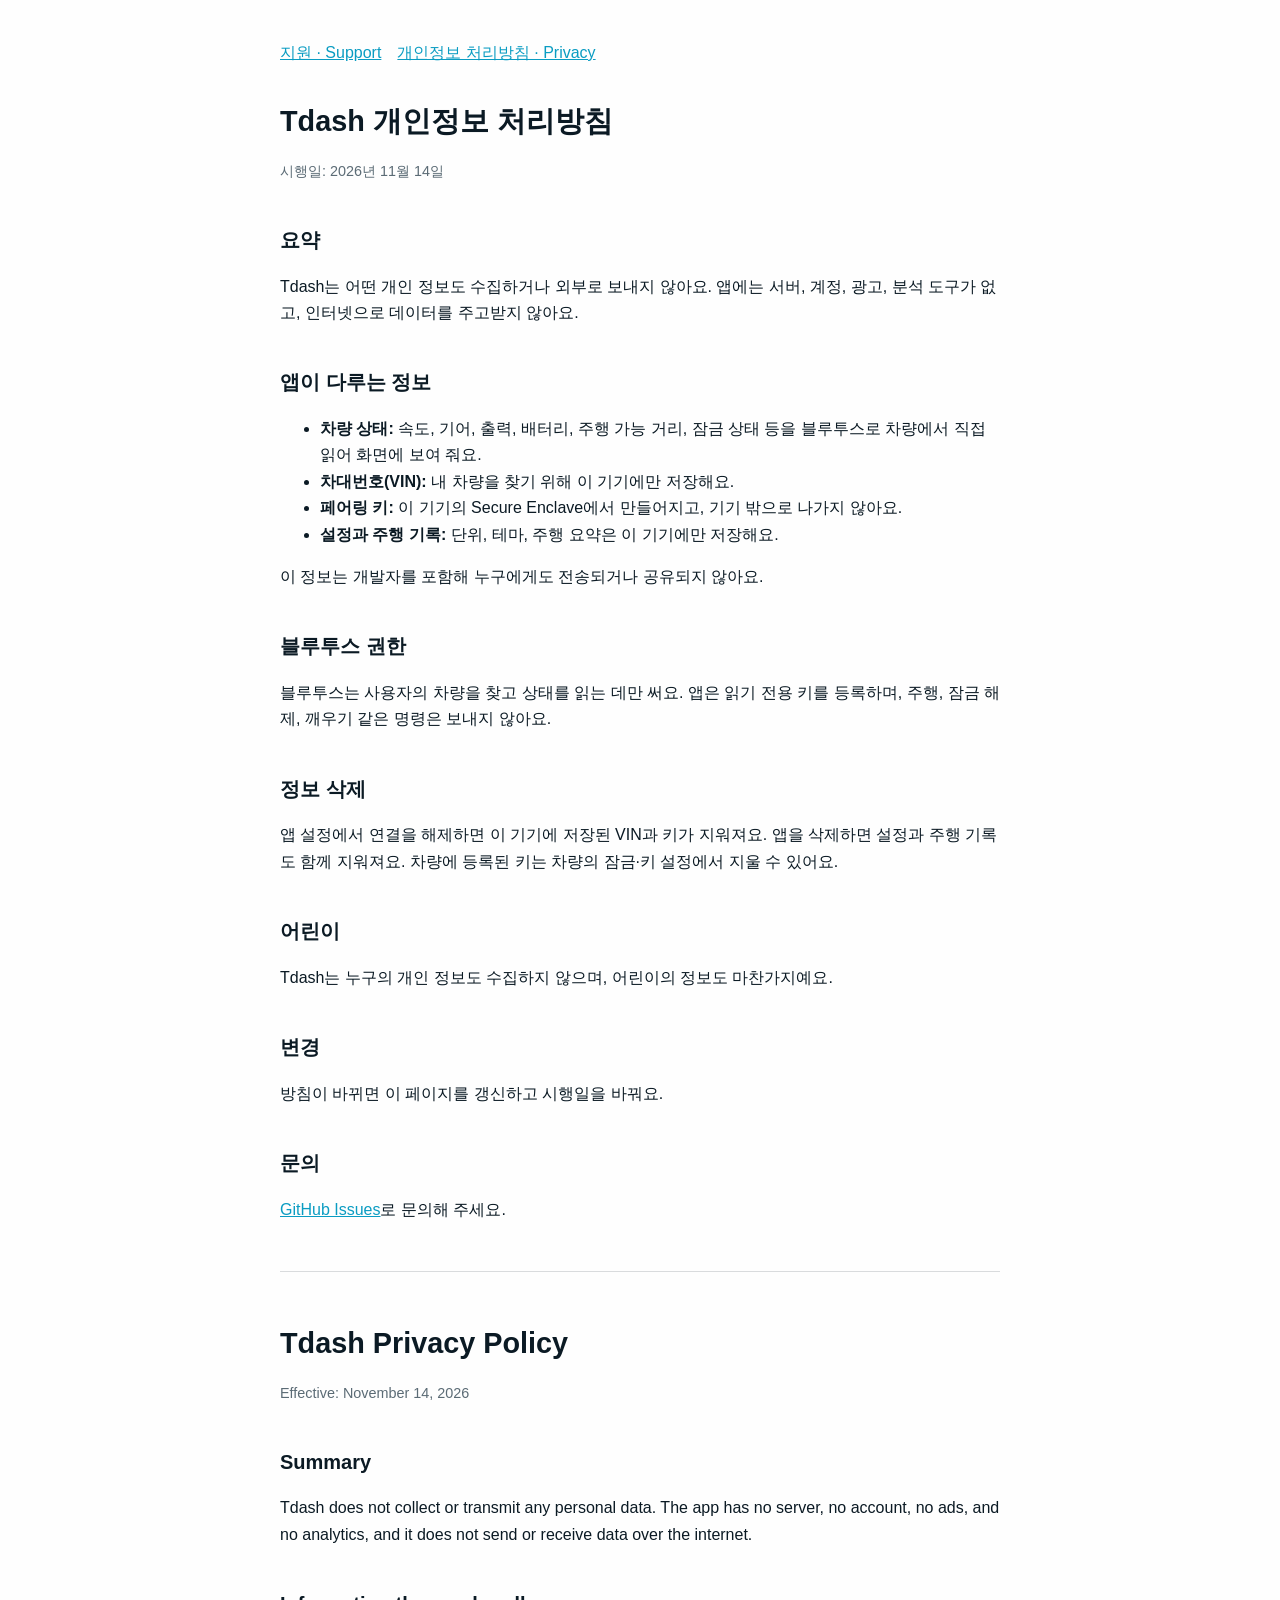
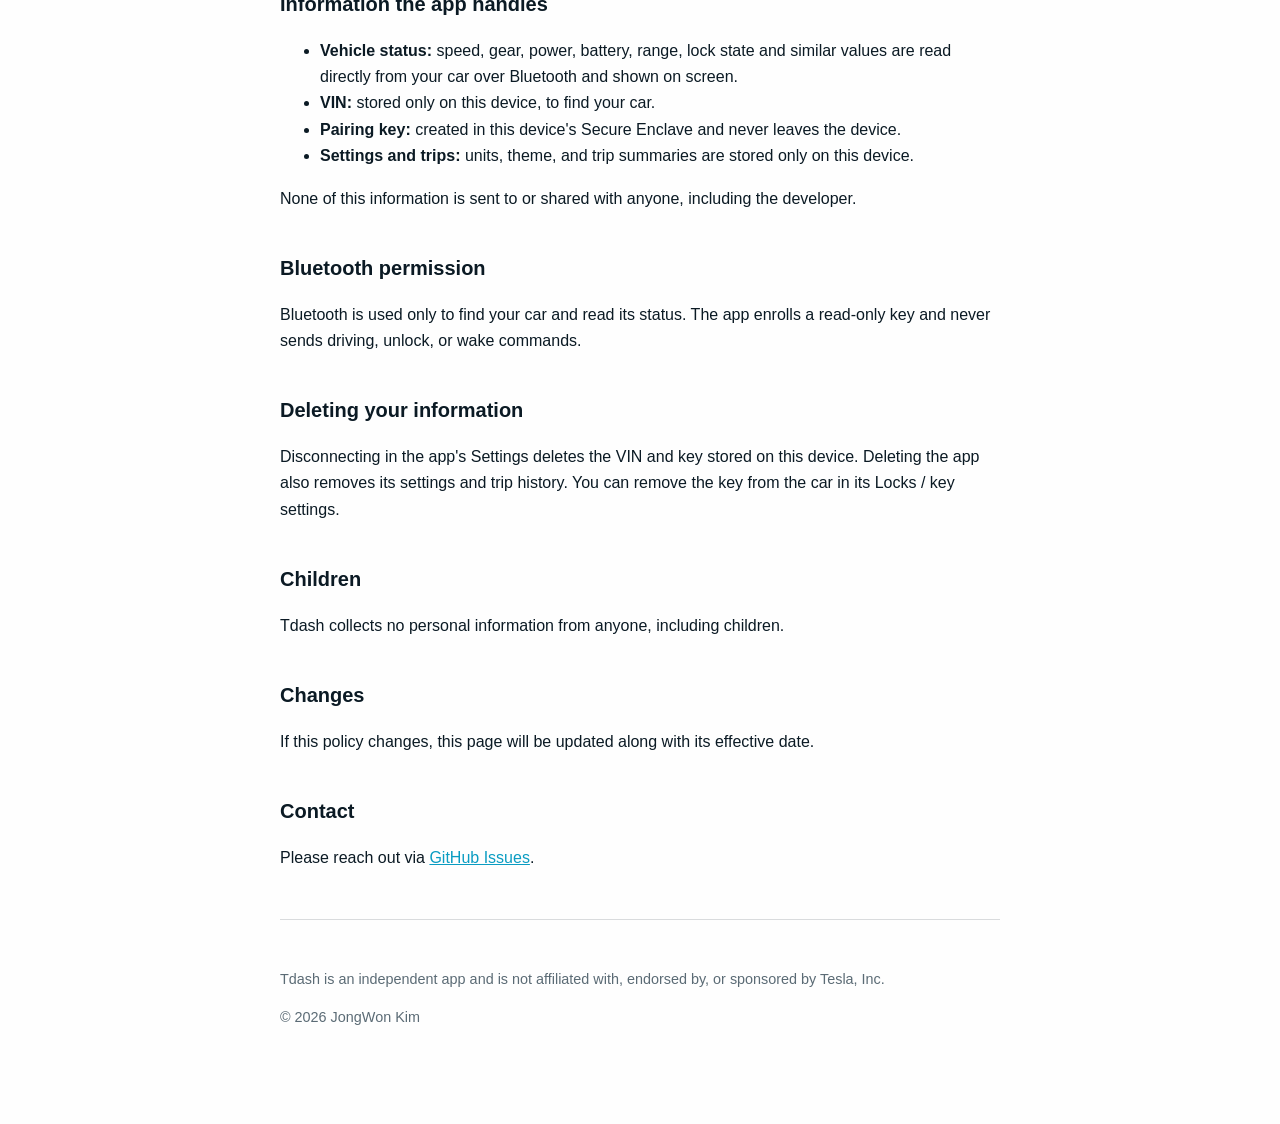
==== privacy.html @ e06d650a "Add Tdash privacy policy and support pages" ====
<!doctype html>
<html lang="ko">
<head>
<meta charset="utf-8">
<meta name="viewport" content="width=device-width,initial-scale=1">
<title>Tdash 개인정보 처리방침 · Privacy Policy</title>
<link rel="stylesheet" href="style.css">
</head>
<body><main>
<nav><a href="./">지원 · Support</a><a href="privacy.html">개인정보 처리방침 · Privacy</a></nav>

<h1>Tdash 개인정보 처리방침</h1>
<p class="muted">시행일: 2026년 11월 14일</p>

<h2>요약</h2>
<p>Tdash는 어떤 개인 정보도 수집하거나 외부로 보내지 않아요. 앱에는 서버, 계정, 광고, 분석 도구가 없고, 인터넷으로 데이터를 주고받지 않아요.</p>

<h2>앱이 다루는 정보</h2>
<ul>
<li><strong>차량 상태:</strong> 속도, 기어, 출력, 배터리, 주행 가능 거리, 잠금 상태 등을 블루투스로 차량에서 직접 읽어 화면에 보여 줘요.</li>
<li><strong>차대번호(VIN):</strong> 내 차량을 찾기 위해 이 기기에만 저장해요.</li>
<li><strong>페어링 키:</strong> 이 기기의 Secure Enclave에서 만들어지고, 기기 밖으로 나가지 않아요.</li>
<li><strong>설정과 주행 기록:</strong> 단위, 테마, 주행 요약은 이 기기에만 저장해요.</li>
</ul>
<p>이 정보는 개발자를 포함해 누구에게도 전송되거나 공유되지 않아요.</p>

<h2>블루투스 권한</h2>
<p>블루투스는 사용자의 차량을 찾고 상태를 읽는 데만 써요. 앱은 읽기 전용 키를 등록하며, 주행, 잠금 해제, 깨우기 같은 명령은 보내지 않아요.</p>

<h2>정보 삭제</h2>
<p>앱 설정에서 연결을 해제하면 이 기기에 저장된 VIN과 키가 지워져요. 앱을 삭제하면 설정과 주행 기록도 함께 지워져요. 차량에 등록된 키는 차량의 잠금·키 설정에서 지울 수 있어요.</p>

<h2>어린이</h2>
<p>Tdash는 누구의 개인 정보도 수집하지 않으며, 어린이의 정보도 마찬가지예요.</p>

<h2>변경</h2>
<p>방침이 바뀌면 이 페이지를 갱신하고 시행일을 바꿔요.</p>

<h2>문의</h2>
<p><a href="https://github.com/Dobuzi/tdash-support/issues">GitHub Issues</a>로 문의해 주세요.</p>

<hr>

<h1 lang="en">Tdash Privacy Policy</h1>
<p class="muted" lang="en">Effective: November 14, 2026</p>
<div lang="en">
<h2>Summary</h2>
<p>Tdash does not collect or transmit any personal data. The app has no server, no account, no ads, and no analytics, and it does not send or receive data over the internet.</p>
<h2>Information the app handles</h2>
<ul>
<li><strong>Vehicle status:</strong> speed, gear, power, battery, range, lock state and similar values are read directly from your car over Bluetooth and shown on screen.</li>
<li><strong>VIN:</strong> stored only on this device, to find your car.</li>
<li><strong>Pairing key:</strong> created in this device's Secure Enclave and never leaves the device.</li>
<li><strong>Settings and trips:</strong> units, theme, and trip summaries are stored only on this device.</li>
</ul>
<p>None of this information is sent to or shared with anyone, including the developer.</p>
<h2>Bluetooth permission</h2>
<p>Bluetooth is used only to find your car and read its status. The app enrolls a read-only key and never sends driving, unlock, or wake commands.</p>
<h2>Deleting your information</h2>
<p>Disconnecting in the app's Settings deletes the VIN and key stored on this device. Deleting the app also removes its settings and trip history. You can remove the key from the car in its Locks / key settings.</p>
<h2>Children</h2>
<p>Tdash collects no personal information from anyone, including children.</p>
<h2>Changes</h2>
<p>If this policy changes, this page will be updated along with its effective date.</p>
<h2>Contact</h2>
<p>Please reach out via <a href="https://github.com/Dobuzi/tdash-support/issues">GitHub Issues</a>.</p>
</div>

<hr>
<p class="muted">Tdash is an independent app and is not affiliated with, endorsed by, or sponsored by Tesla, Inc.</p>
<p class="muted">© 2026 JongWon Kim</p>
</main></body>
</html>
---- style.css ----
:root{color-scheme:light dark;--fg:#0b1a24;--bg:#fefefe;--muted:#5b6b75;--accent:#0a9cc2}
@media (prefers-color-scheme:dark){:root{--fg:#e6f1f5;--bg:#03080c;--muted:#9aaab3;--accent:#3fd0ee}}
body{margin:0;background:var(--bg);color:var(--fg);font:16px/1.65 -apple-system,BlinkMacSystemFont,"Apple SD Gothic Neo","Segoe UI",sans-serif}
main{max-width:720px;margin:0 auto;padding:40px 20px 80px}
h1{font-size:1.8em;margin:0 0 4px}h2{margin-top:2em;font-size:1.25em}
a{color:var(--accent)}.muted{color:var(--muted);font-size:.9em}
hr{border:0;border-top:1px solid color-mix(in srgb,var(--fg) 15%,transparent);margin:48px 0}
nav{margin-bottom:32px}nav a{margin-right:16px}
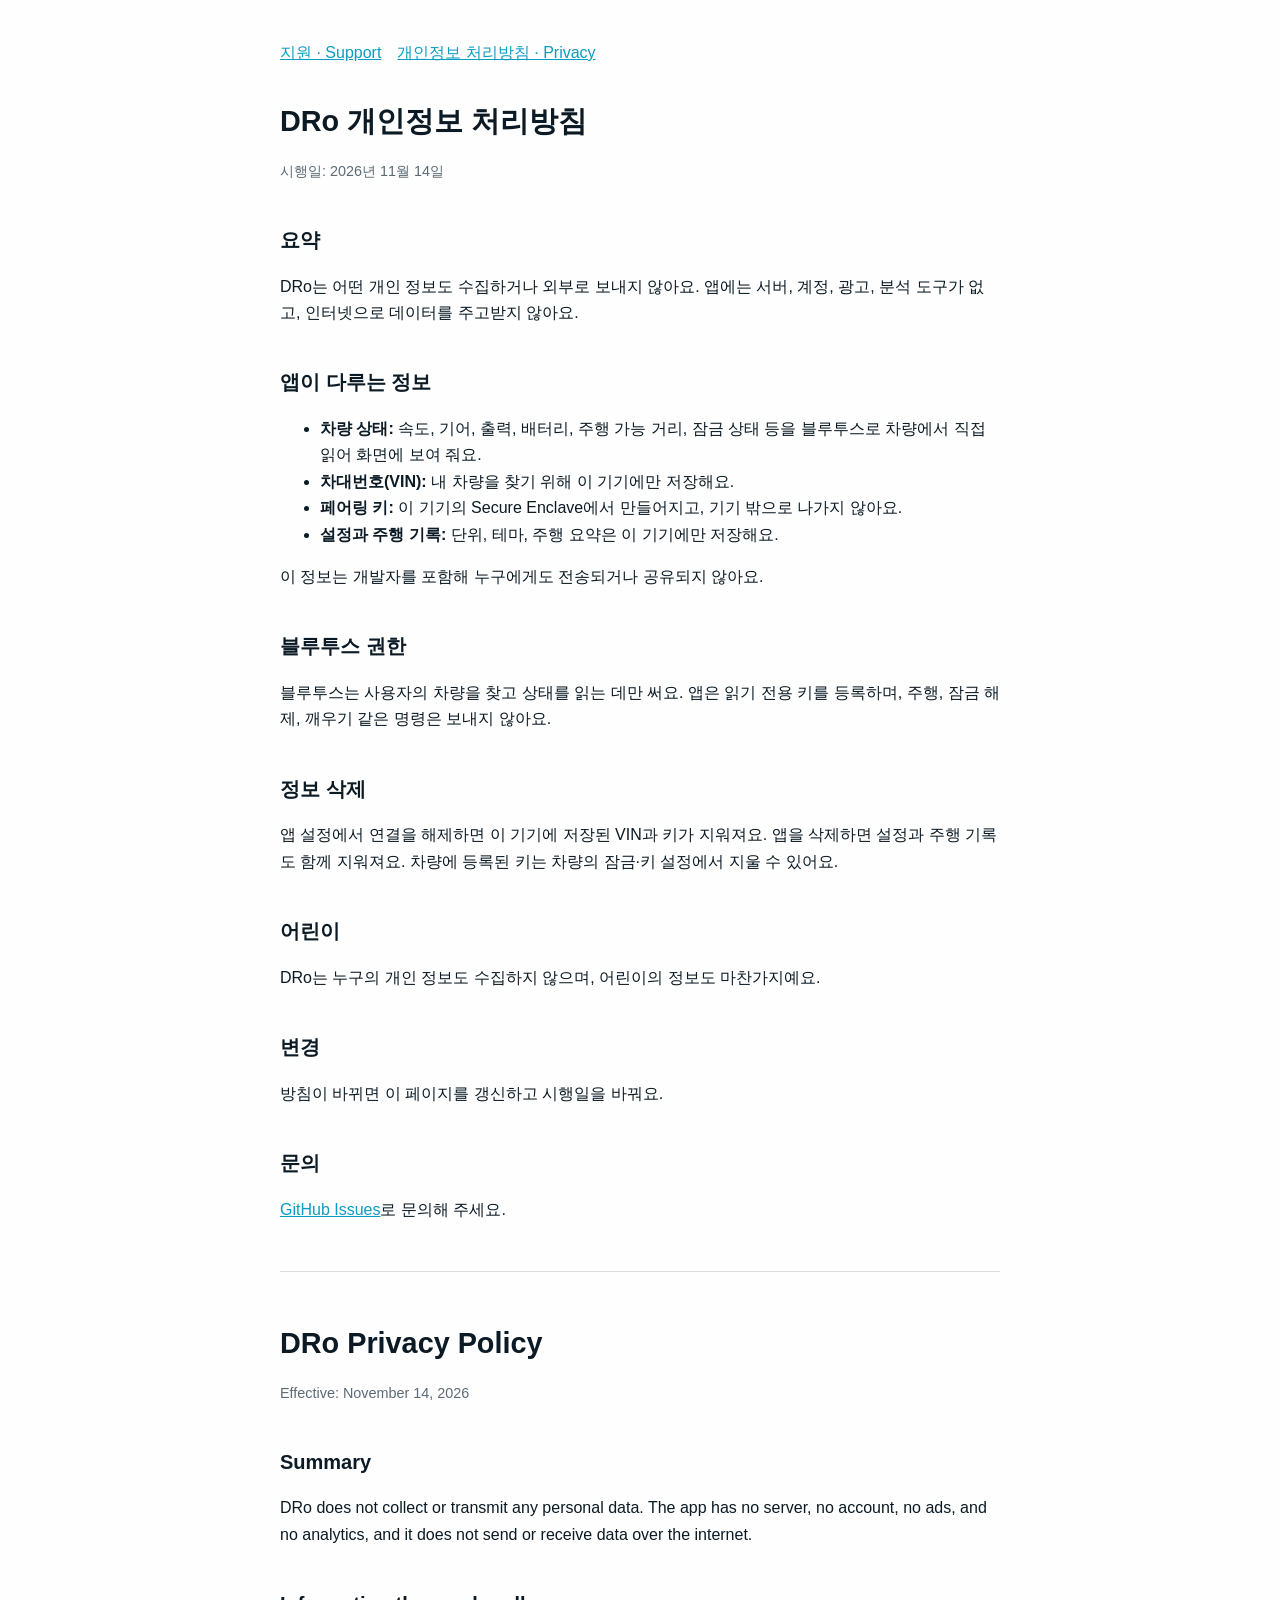
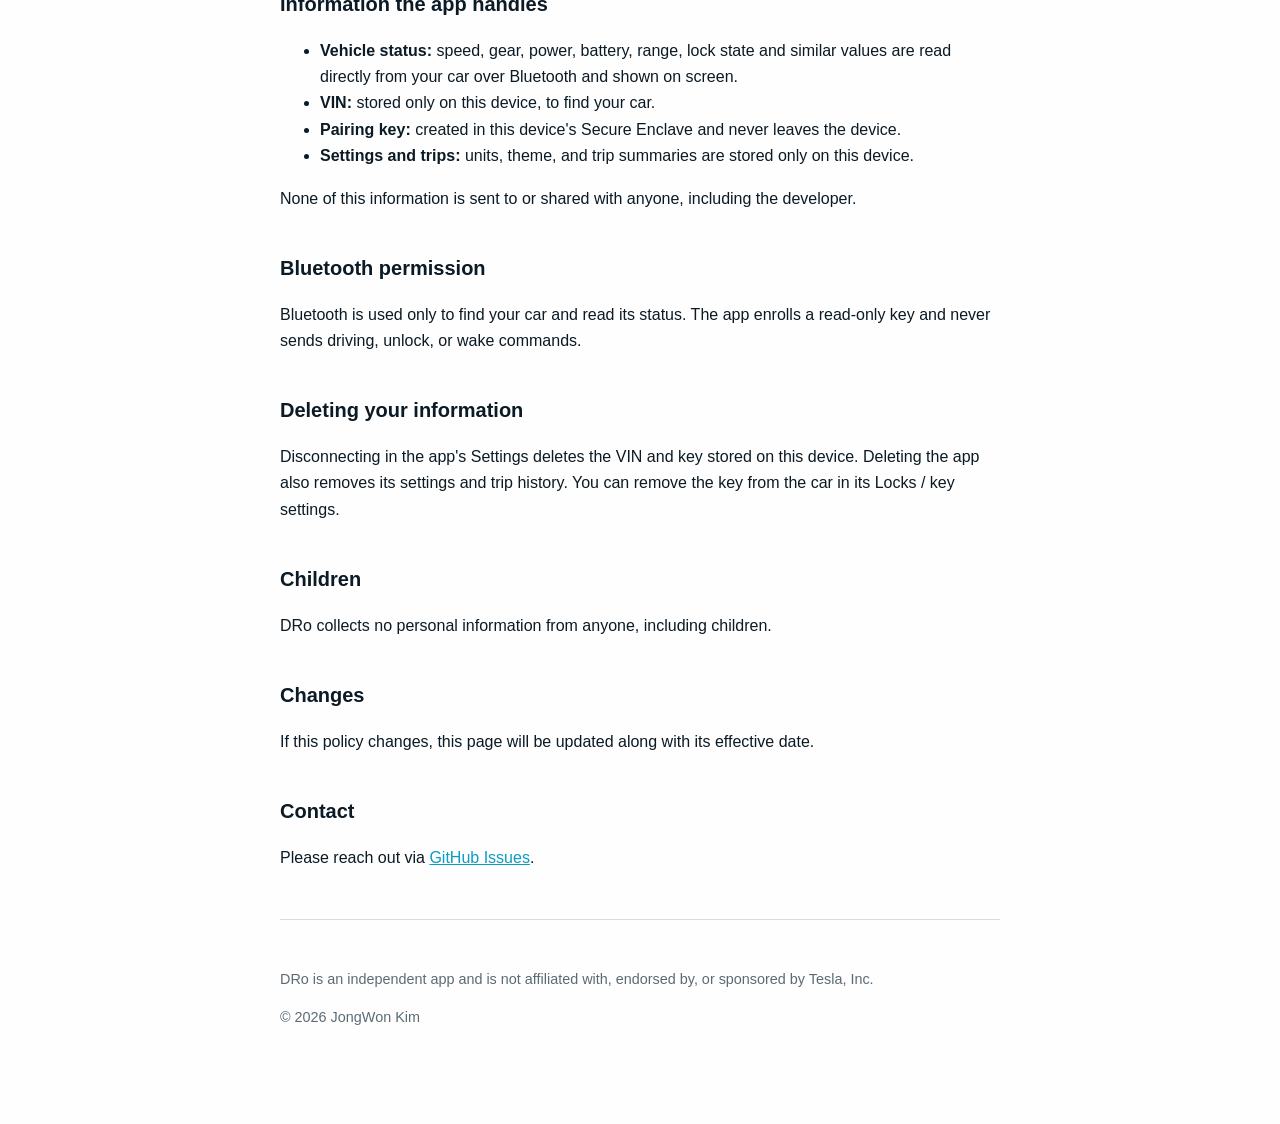
==== commit 2899e5bf: "Rename app to DRo" ====
--- a/privacy.html
+++ b/privacy.html
@@ -3,17 +3,17 @@
 <head>
 <meta charset="utf-8">
 <meta name="viewport" content="width=device-width,initial-scale=1">
-<title>Tdash 개인정보 처리방침 · Privacy Policy</title>
+<title>DRo 개인정보 처리방침 · Privacy Policy</title>
 <link rel="stylesheet" href="style.css">
 </head>
 <body><main>
 <nav><a href="./">지원 · Support</a><a href="privacy.html">개인정보 처리방침 · Privacy</a></nav>
 
-<h1>Tdash 개인정보 처리방침</h1>
+<h1>DRo 개인정보 처리방침</h1>
 <p class="muted">시행일: 2026년 11월 14일</p>
 
 <h2>요약</h2>
-<p>Tdash는 어떤 개인 정보도 수집하거나 외부로 보내지 않아요. 앱에는 서버, 계정, 광고, 분석 도구가 없고, 인터넷으로 데이터를 주고받지 않아요.</p>
+<p>DRo는 어떤 개인 정보도 수집하거나 외부로 보내지 않아요. 앱에는 서버, 계정, 광고, 분석 도구가 없고, 인터넷으로 데이터를 주고받지 않아요.</p>
 
 <h2>앱이 다루는 정보</h2>
 <ul>
@@ -31,7 +31,7 @@
 <p>앱 설정에서 연결을 해제하면 이 기기에 저장된 VIN과 키가 지워져요. 앱을 삭제하면 설정과 주행 기록도 함께 지워져요. 차량에 등록된 키는 차량의 잠금·키 설정에서 지울 수 있어요.</p>
 
 <h2>어린이</h2>
-<p>Tdash는 누구의 개인 정보도 수집하지 않으며, 어린이의 정보도 마찬가지예요.</p>
+<p>DRo는 누구의 개인 정보도 수집하지 않으며, 어린이의 정보도 마찬가지예요.</p>
 
 <h2>변경</h2>
 <p>방침이 바뀌면 이 페이지를 갱신하고 시행일을 바꿔요.</p>
@@ -41,11 +41,11 @@
 
 <hr>
 
-<h1 lang="en">Tdash Privacy Policy</h1>
+<h1 lang="en">DRo Privacy Policy</h1>
 <p class="muted" lang="en">Effective: November 14, 2026</p>
 <div lang="en">
 <h2>Summary</h2>
-<p>Tdash does not collect or transmit any personal data. The app has no server, no account, no ads, and no analytics, and it does not send or receive data over the internet.</p>
+<p>DRo does not collect or transmit any personal data. The app has no server, no account, no ads, and no analytics, and it does not send or receive data over the internet.</p>
 <h2>Information the app handles</h2>
 <ul>
 <li><strong>Vehicle status:</strong> speed, gear, power, battery, range, lock state and similar values are read directly from your car over Bluetooth and shown on screen.</li>
@@ -59,7 +59,7 @@
 <h2>Deleting your information</h2>
 <p>Disconnecting in the app's Settings deletes the VIN and key stored on this device. Deleting the app also removes its settings and trip history. You can remove the key from the car in its Locks / key settings.</p>
 <h2>Children</h2>
-<p>Tdash collects no personal information from anyone, including children.</p>
+<p>DRo collects no personal information from anyone, including children.</p>
 <h2>Changes</h2>
 <p>If this policy changes, this page will be updated along with its effective date.</p>
 <h2>Contact</h2>
@@ -67,7 +67,7 @@
 </div>
 
 <hr>
-<p class="muted">Tdash is an independent app and is not affiliated with, endorsed by, or sponsored by Tesla, Inc.</p>
+<p class="muted">DRo is an independent app and is not affiliated with, endorsed by, or sponsored by Tesla, Inc.</p>
 <p class="muted">© 2026 JongWon Kim</p>
 </main></body>
 </html>
